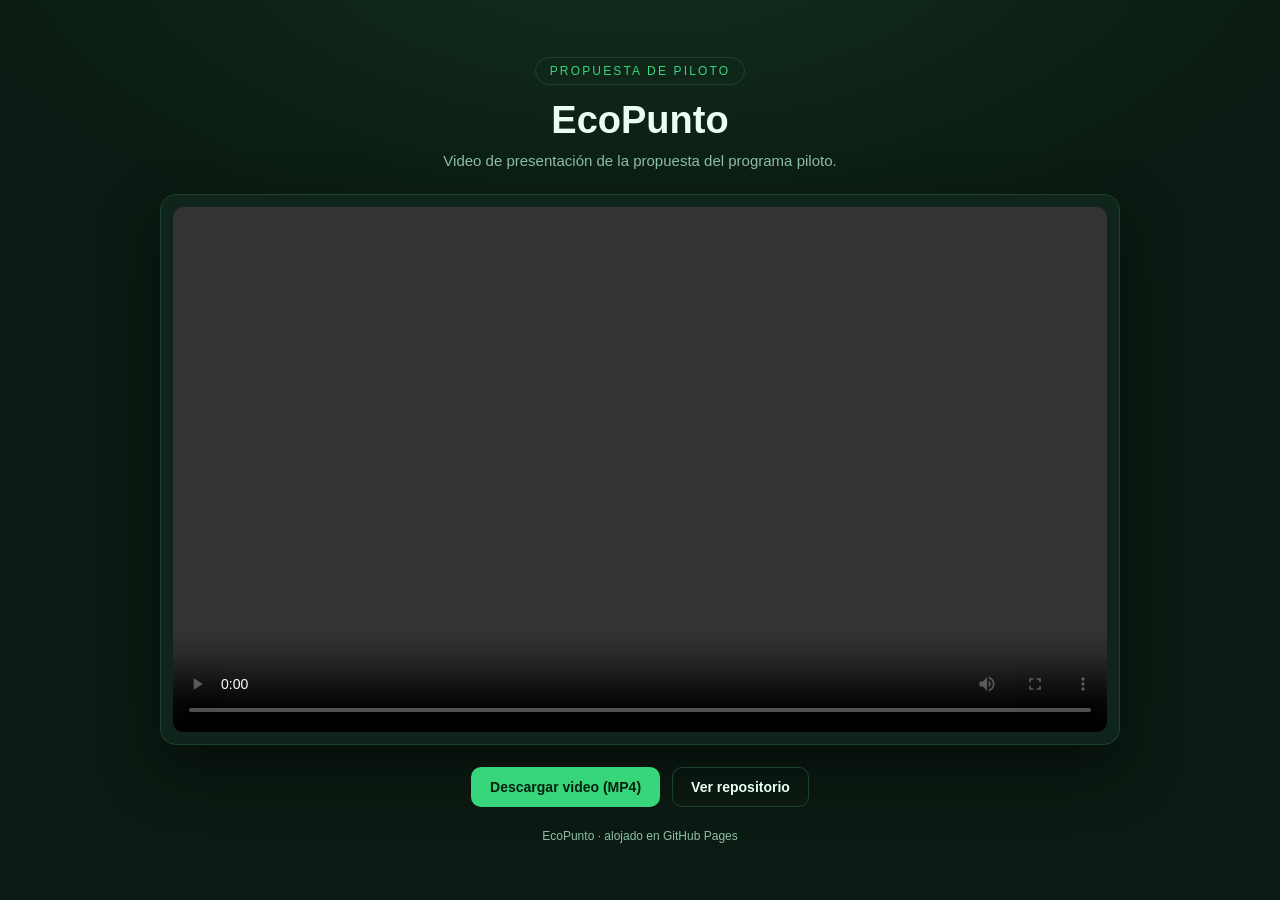
==== index.html @ 26e95dab "EcoPunto: video de propuesta del piloto + página de reproducción Co-Authored-By: Claude Sonnet 5 <no" ====
<!DOCTYPE html>
<html lang="es">
<head>
<meta charset="UTF-8" />
<meta name="viewport" content="width=device-width, initial-scale=1" />
<title>EcoPunto · Propuesta de Piloto</title>
<meta property="og:title" content="EcoPunto — Propuesta de Piloto" />
<meta property="og:description" content="Video de la propuesta del programa piloto EcoPunto." />
<meta property="og:type" content="video.other" />
<meta property="og:video" content="https://miguelin777.github.io/ecopunto-piloto/ecopunto-piloto-propuesta.mp4" />
<style>
  :root{
    --bg:#0b1a12;
    --panel:#0f241a;
    --line:#1e4232;
    --text:#eafff3;
    --muted:#8fbfa8;
    --accent:#37d67a;
  }
  *{box-sizing:border-box}
  html,body{margin:0;padding:0}
  body{
    min-height:100vh;
    background:radial-gradient(1200px 600px at 50% -10%, #12301f 0%, var(--bg) 60%);
    color:var(--text);
    font-family:-apple-system,BlinkMacSystemFont,"Segoe UI",Roboto,Helvetica,Arial,sans-serif;
    display:flex;
    flex-direction:column;
    align-items:center;
    justify-content:center;
    padding:32px 20px;
    gap:22px;
  }
  header{text-align:center;max-width:760px}
  .kicker{
    display:inline-block;
    font-size:12px;
    letter-spacing:.18em;
    text-transform:uppercase;
    color:var(--accent);
    border:1px solid var(--line);
    border-radius:999px;
    padding:6px 14px;
    margin-bottom:14px;
  }
  h1{font-size:clamp(24px,4vw,38px);margin:0 0 8px;font-weight:700}
  p.sub{margin:0;color:var(--muted);font-size:15px;line-height:1.5}
  .frame{
    width:min(960px,100%);
    background:var(--panel);
    border:1px solid var(--line);
    border-radius:16px;
    padding:12px;
    box-shadow:0 24px 60px rgba(0,0,0,.45);
  }
  video{
    width:100%;
    display:block;
    border-radius:10px;
    background:#000;
    aspect-ratio:16/9;
  }
  .actions{display:flex;gap:12px;flex-wrap:wrap;justify-content:center}
  a.btn{
    text-decoration:none;
    font-size:14px;
    font-weight:600;
    padding:11px 18px;
    border-radius:10px;
    border:1px solid var(--line);
    color:var(--text);
    transition:transform .12s ease, background .12s ease;
  }
  a.btn:hover{transform:translateY(-1px)}
  a.btn.primary{background:var(--accent);color:#06210f;border-color:transparent}
  footer{color:var(--muted);font-size:12px;text-align:center}
</style>
</head>
<body>
  <header>
    <span class="kicker">Propuesta de Piloto</span>
    <h1>EcoPunto</h1>
    <p class="sub">Video de presentación de la propuesta del programa piloto.</p>
  </header>

  <div class="frame">
    <video controls preload="metadata" playsinline>
      <source src="ecopunto-piloto-propuesta.mp4" type="video/mp4" />
      Tu navegador no puede reproducir este video.
      <a href="ecopunto-piloto-propuesta.mp4">Descárgalo aquí</a>.
    </video>
  </div>

  <div class="actions">
    <a class="btn primary" href="ecopunto-piloto-propuesta.mp4" download>Descargar video (MP4)</a>
    <a class="btn" href="https://github.com/miguelin777/ecopunto-piloto">Ver repositorio</a>
  </div>

  <footer>EcoPunto · alojado en GitHub Pages</footer>
</body>
</html>
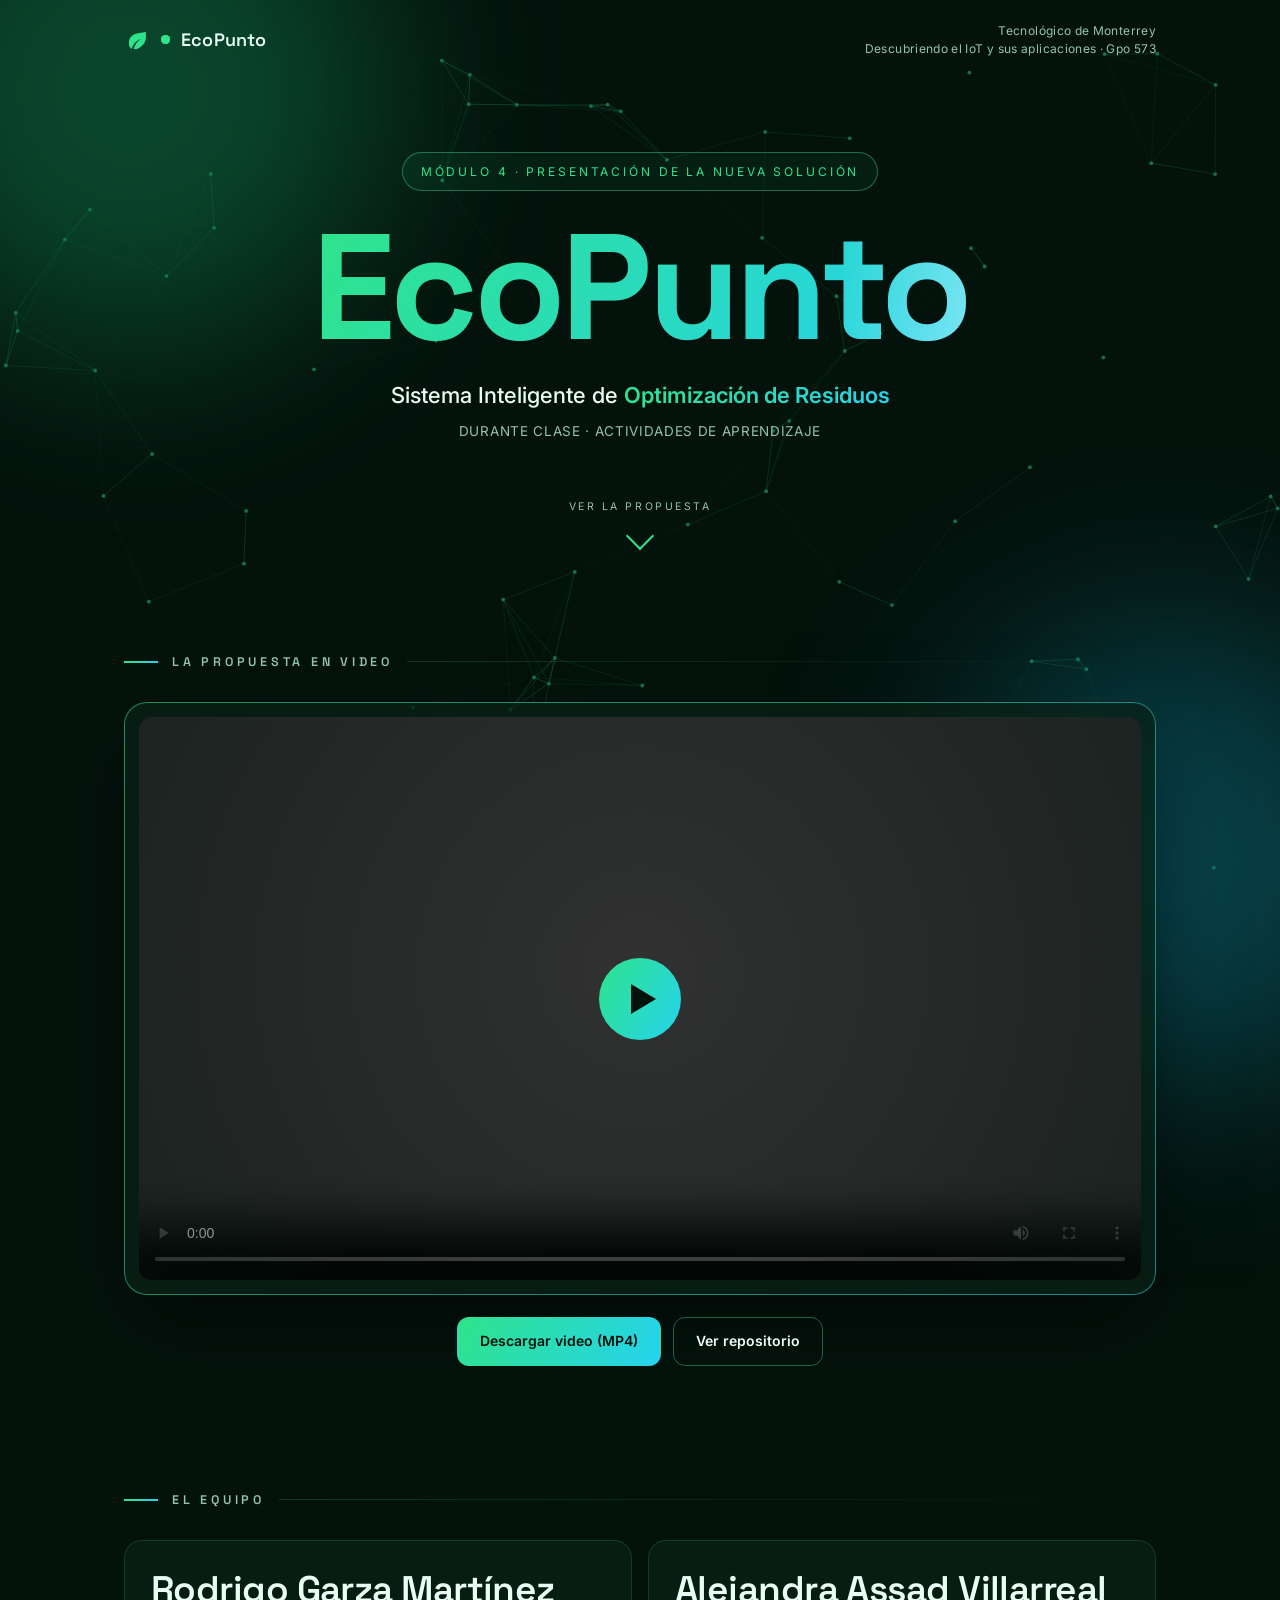
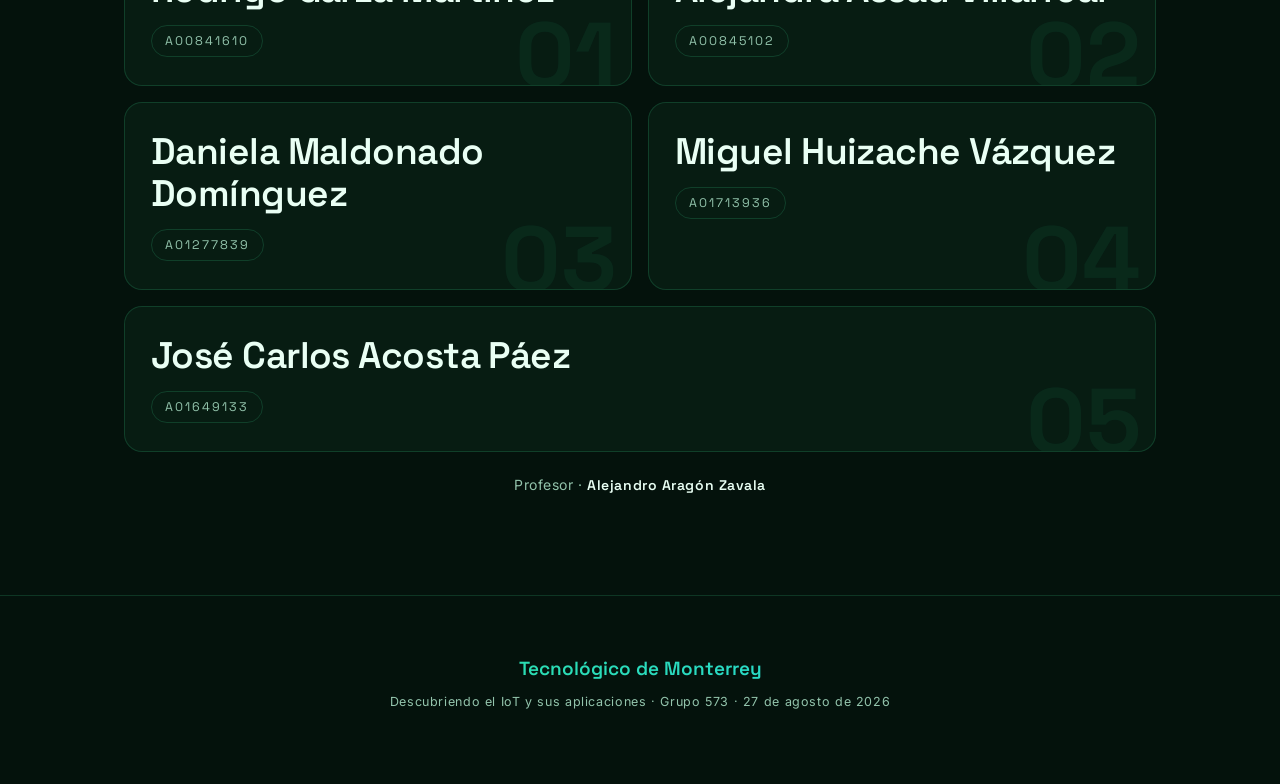
==== commit 61480382: "Rediseño de la página: hero con red IoT animada, nombres grandes, tema eco + animaciones Co-Authored" ====
--- a/index.html
+++ b/index.html
@@ -3,99 +3,323 @@
 <head>
 <meta charset="UTF-8" />
 <meta name="viewport" content="width=device-width, initial-scale=1" />
-<title>EcoPunto · Propuesta de Piloto</title>
-<meta property="og:title" content="EcoPunto — Propuesta de Piloto" />
-<meta property="og:description" content="Video de la propuesta del programa piloto EcoPunto." />
+<title>EcoPunto · Presentación de la nueva solución</title>
+<meta name="description" content="EcoPunto — Sistema Inteligente de Optimización de Residuos. Módulo 4 · Descubriendo el IoT y sus aplicaciones · Tecnológico de Monterrey." />
+<meta property="og:title" content="EcoPunto — Presentación de la nueva solución" />
+<meta property="og:description" content="Sistema Inteligente de Optimización de Residuos · Módulo 4 · Descubriendo el IoT y sus aplicaciones" />
 <meta property="og:type" content="video.other" />
 <meta property="og:video" content="https://miguelin777.github.io/ecopunto-piloto/ecopunto-piloto-propuesta.mp4" />
+<link rel="preconnect" href="https://fonts.googleapis.com" />
+<link rel="preconnect" href="https://fonts.gstatic.com" crossorigin />
+<link href="https://fonts.googleapis.com/css2?family=Space+Grotesk:wght@400;500;600;700&family=Inter:wght@400;500;600&display=swap" rel="stylesheet" />
 <style>
   :root{
-    --bg:#0b1a12;
-    --panel:#0f241a;
-    --line:#1e4232;
-    --text:#eafff3;
-    --muted:#8fbfa8;
-    --accent:#37d67a;
-  }
-  *{box-sizing:border-box}
-  html,body{margin:0;padding:0}
+    --bg:#04120c;
+    --panel:rgba(9,32,22,.72);
+    --line:rgba(64,220,150,.18);
+    --line-strong:rgba(64,220,150,.42);
+    --text:#e9fff4;
+    --muted:#93c4ac;
+    --green:#2fe38a;
+    --cyan:#25d3ee;
+    --grad:linear-gradient(120deg,#2fe38a 0%,#25d3ee 100%);
+    --shadow:0 30px 80px -22px rgba(0,0,0,.72);
+  }
+  *{box-sizing:border-box;margin:0;padding:0}
+  html{scroll-behavior:smooth}
   body{
-    min-height:100vh;
-    background:radial-gradient(1200px 600px at 50% -10%, #12301f 0%, var(--bg) 60%);
+    background:var(--bg);
     color:var(--text);
-    font-family:-apple-system,BlinkMacSystemFont,"Segoe UI",Roboto,Helvetica,Arial,sans-serif;
-    display:flex;
-    flex-direction:column;
-    align-items:center;
-    justify-content:center;
-    padding:32px 20px;
-    gap:22px;
-  }
-  header{text-align:center;max-width:760px}
+    font-family:"Inter",system-ui,-apple-system,"Segoe UI",Roboto,sans-serif;
+    line-height:1.6;
+    overflow-x:hidden;
+    -webkit-font-smoothing:antialiased;
+  }
+
+  /* ---- animated backdrop ---- */
+  #net{position:fixed;inset:0;z-index:0;display:block;opacity:.5}
+  .glow{position:fixed;z-index:0;border-radius:50%;filter:blur(95px);opacity:.5;pointer-events:none}
+  .glow.g1{width:520px;height:520px;background:#0f7a4d;top:-170px;left:-130px;animation:float1 17s ease-in-out infinite}
+  .glow.g2{width:460px;height:460px;background:#0c6f86;bottom:-190px;right:-120px;animation:float2 21s ease-in-out infinite}
+  @keyframes float1{50%{transform:translate(120px,90px) scale(1.12)}}
+  @keyframes float2{50%{transform:translate(-110px,-60px) scale(1.08)}}
+
+  #bar{position:fixed;top:0;left:0;height:3px;width:0;background:var(--grad);z-index:60;box-shadow:0 0 16px rgba(47,227,138,.7);transition:width .1s linear}
+
+  .wrap{position:relative;z-index:2;max-width:1080px;margin:0 auto;padding:0 24px}
+
+  /* ---- top bar ---- */
+  header.top{
+    position:relative;z-index:3;display:flex;justify-content:space-between;align-items:center;gap:18px;
+    max-width:1080px;margin:0 auto;padding:22px 24px;
+  }
+  .mark{display:flex;align-items:center;gap:11px;font-family:"Space Grotesk",sans-serif;font-weight:600;font-size:18px;letter-spacing:.01em}
+  .mark svg{width:26px;height:26px;flex:none}
+  .mark .dot{position:relative;width:9px;height:9px;border-radius:50%;background:var(--green)}
+  .mark .dot::after{content:"";position:absolute;inset:0;border-radius:50%;background:var(--green);animation:ping 2.6s cubic-bezier(0,0,.2,1) infinite}
+  @keyframes ping{0%{transform:scale(1);opacity:.7}80%,100%{transform:scale(3.6);opacity:0}}
+  .top .inst{font-size:12px;color:var(--muted);text-align:right;letter-spacing:.03em;line-height:1.5}
+
+  /* ---- hero ---- */
+  .hero{padding:72px 0 44px;text-align:center}
   .kicker{
-    display:inline-block;
-    font-size:12px;
-    letter-spacing:.18em;
-    text-transform:uppercase;
-    color:var(--accent);
-    border:1px solid var(--line);
-    border-radius:999px;
-    padding:6px 14px;
-    margin-bottom:14px;
-  }
-  h1{font-size:clamp(24px,4vw,38px);margin:0 0 8px;font-weight:700}
-  p.sub{margin:0;color:var(--muted);font-size:15px;line-height:1.5}
-  .frame{
-    width:min(960px,100%);
-    background:var(--panel);
-    border:1px solid var(--line);
-    border-radius:16px;
-    padding:12px;
-    box-shadow:0 24px 60px rgba(0,0,0,.45);
-  }
-  video{
-    width:100%;
-    display:block;
-    border-radius:10px;
-    background:#000;
-    aspect-ratio:16/9;
-  }
-  .actions{display:flex;gap:12px;flex-wrap:wrap;justify-content:center}
-  a.btn{
-    text-decoration:none;
-    font-size:14px;
-    font-weight:600;
-    padding:11px 18px;
-    border-radius:10px;
-    border:1px solid var(--line);
-    color:var(--text);
-    transition:transform .12s ease, background .12s ease;
-  }
-  a.btn:hover{transform:translateY(-1px)}
-  a.btn.primary{background:var(--accent);color:#06210f;border-color:transparent}
-  footer{color:var(--muted);font-size:12px;text-align:center}
+    display:inline-flex;align-items:center;gap:10px;font-size:12px;letter-spacing:.24em;text-transform:uppercase;
+    color:var(--green);border:1px solid var(--line-strong);border-radius:999px;padding:9px 18px;margin-bottom:26px;
+    background:rgba(47,227,138,.06);
+  }
+  h1.title{
+    font-family:"Space Grotesk",sans-serif;font-weight:700;font-size:clamp(58px,14vw,150px);line-height:.94;letter-spacing:-.03em;
+    background:var(--grad);-webkit-background-clip:text;background-clip:text;color:transparent;position:relative;display:inline-block;
+  }
+  h1.title::after{
+    content:attr(data-text);position:absolute;left:0;top:0;
+    background:linear-gradient(100deg,transparent 32%,rgba(255,255,255,.8) 50%,transparent 68%);
+    -webkit-background-clip:text;background-clip:text;color:transparent;
+    background-size:250% 100%;animation:sheen 6.5s ease-in-out infinite;
+  }
+  @keyframes sheen{0%,55%{background-position:150% 0}100%{background-position:-150% 0}}
+  .tag{margin-top:20px;font-size:clamp(16px,2.4vw,22px);font-weight:500}
+  .tag b{background:var(--grad);-webkit-background-clip:text;background-clip:text;color:transparent;font-weight:600}
+  .sub{margin-top:8px;color:var(--muted);font-size:13.5px;letter-spacing:.05em;text-transform:uppercase}
+  .cue{margin-top:56px;display:inline-flex;flex-direction:column;align-items:center;gap:10px;color:var(--muted);font-size:10.5px;letter-spacing:.24em;text-transform:uppercase}
+  .cue .arrow{width:20px;height:20px;border-right:2px solid var(--green);border-bottom:2px solid var(--green);transform:rotate(45deg);animation:bob 1.9s ease-in-out infinite}
+  @keyframes bob{50%{transform:rotate(45deg) translate(4px,4px)}}
+
+  section{padding:62px 0;position:relative;z-index:2}
+  .label{display:flex;align-items:center;gap:14px;margin-bottom:30px;font-family:"Space Grotesk",sans-serif;font-weight:600;font-size:12.5px;letter-spacing:.3em;text-transform:uppercase;color:var(--muted)}
+  .label::before{content:"";width:34px;height:2px;background:var(--grad);flex:none}
+  .label::after{content:"";flex:1;height:1px;background:linear-gradient(90deg,var(--line),transparent)}
+
+  /* ---- video ---- */
+  .stage{position:relative;border-radius:22px;padding:14px;background:var(--panel);border:1px solid var(--line);box-shadow:var(--shadow)}
+  .stage::before{
+    content:"";position:absolute;inset:-1px;border-radius:23px;padding:1px;background:var(--grad);
+    -webkit-mask:linear-gradient(#000 0 0) content-box,linear-gradient(#000 0 0);-webkit-mask-composite:xor;
+    mask:linear-gradient(#000 0 0) content-box,linear-gradient(#000 0 0);mask-composite:exclude;opacity:.5;pointer-events:none;
+  }
+  .stage video{display:block;width:100%;border-radius:13px;background:#000;aspect-ratio:16/9}
+  .playbtn{
+    position:absolute;inset:14px;display:flex;align-items:center;justify-content:center;border-radius:13px;cursor:pointer;
+    background:radial-gradient(circle at 50% 45%,rgba(4,18,12,.05),rgba(4,18,12,.5));transition:opacity .45s ease;
+  }
+  .playbtn.hidden{opacity:0;pointer-events:none}
+  .playbtn i{
+    width:82px;height:82px;border-radius:50%;background:var(--grad);display:flex;align-items:center;justify-content:center;
+    animation:ring 2.8s ease-out infinite;
+  }
+  @keyframes ring{0%{box-shadow:0 0 0 0 rgba(47,227,138,.45)}70%{box-shadow:0 0 0 32px rgba(47,227,138,0)}100%{box-shadow:0 0 0 0 rgba(47,227,138,0)}}
+  .playbtn i::before{content:"";border-style:solid;border-width:15px 0 15px 25px;border-color:transparent transparent transparent #04120c;margin-left:6px}
+  .actions{display:flex;gap:12px;flex-wrap:wrap;justify-content:center;margin-top:22px}
+  .btn{
+    text-decoration:none;font-weight:600;font-size:14px;padding:12px 22px;border-radius:12px;border:1px solid var(--line-strong);
+    color:var(--text);display:inline-flex;align-items:center;gap:9px;transition:transform .16s ease,border-color .16s ease,background .16s ease;
+  }
+  .btn:hover{transform:translateY(-2px);border-color:var(--green)}
+  .btn.primary{background:var(--grad);color:#04120c;border-color:transparent}
+
+  /* ---- team ---- */
+  .team{display:grid;grid-template-columns:repeat(2,1fr);gap:16px}
+  .member{
+    position:relative;padding:28px 26px;border-radius:18px;background:var(--panel);border:1px solid var(--line);
+    overflow:hidden;transition:transform .28s cubic-bezier(.2,.7,.2,1),border-color .28s ease;
+  }
+  .member:nth-child(5){grid-column:1 / -1}
+  .member::after{content:"";position:absolute;left:0;top:0;height:100%;width:3px;background:var(--grad);transform:scaleY(0);transform-origin:top;transition:transform .38s ease}
+  .member:hover{transform:translateY(-5px);border-color:var(--line-strong)}
+  .member:hover::after{transform:scaleY(1)}
+  .member .num{position:absolute;right:14px;bottom:-16px;font-family:"Space Grotesk",sans-serif;font-weight:700;font-size:92px;line-height:1;color:rgba(47,227,138,.07)}
+  .member .name{
+    position:relative;font-family:"Space Grotesk",sans-serif;font-weight:600;font-size:clamp(24px,3.6vw,37px);
+    letter-spacing:-.015em;line-height:1.14;
+  }
+  .member:hover .name{background:var(--grad);-webkit-background-clip:text;background-clip:text;color:transparent}
+  .member .mat{
+    position:relative;margin-top:14px;display:inline-block;font-family:"Space Grotesk",sans-serif;font-size:12.5px;
+    letter-spacing:.16em;color:var(--muted);border:1px solid var(--line);border-radius:999px;padding:5px 13px;
+  }
+  .prof{margin-top:22px;text-align:center;color:var(--muted);font-size:14px;letter-spacing:.04em}
+  .prof b{color:var(--text);font-family:"Space Grotesk",sans-serif;font-weight:600}
+
+  /* ---- footer ---- */
+  footer{position:relative;z-index:2;text-align:center;padding:58px 24px 72px;border-top:1px solid var(--line);margin-top:36px}
+  footer .big{font-family:"Space Grotesk",sans-serif;font-weight:600;font-size:19px;background:var(--grad);-webkit-background-clip:text;background-clip:text;color:transparent}
+  footer .meta{margin-top:8px;color:var(--muted);font-size:12.5px;letter-spacing:.05em}
+
+  /* ---- entrance animation ----
+     Content is VISIBLE by default. The fade-up is a pure-CSS enhancement that
+     only engages when the user has no reduced-motion preference, so the page can
+     never get stuck blank if animations don't run. */
+  @keyframes rise{from{opacity:0;transform:translateY(26px)}to{opacity:1;transform:none}}
+  @media (prefers-reduced-motion:no-preference){
+    .reveal{opacity:0;animation:rise .8s cubic-bezier(.2,.7,.2,1) both}
+    .hero .kicker{animation-delay:.05s}
+    .hero .title{animation-delay:.12s;animation-duration:.9s}
+    .hero .tag{animation-delay:.24s}
+    .hero .sub{animation-delay:.34s}
+    .hero .cue{animation-delay:.5s}
+    #video .label{animation-delay:.1s}
+    #video .stage{animation-delay:.18s}
+    #video .actions{animation-delay:.28s}
+    #equipo .label{animation-delay:.1s}
+    .team .member:nth-child(1){animation-delay:.12s}
+    .team .member:nth-child(2){animation-delay:.19s}
+    .team .member:nth-child(3){animation-delay:.26s}
+    .team .member:nth-child(4){animation-delay:.33s}
+    .team .member:nth-child(5){animation-delay:.4s}
+    #equipo .prof{animation-delay:.48s}
+  }
+
+  @media (max-width:720px){
+    .team{grid-template-columns:1fr}
+    .member:nth-child(5){grid-column:auto}
+    header.top .inst{display:none}
+    .hero{padding:52px 0 34px}
+    .kicker{border:none;background:none;padding:0;font-size:11px;letter-spacing:.16em;line-height:1.7;margin-bottom:22px}
+    .member .num{font-size:74px}
+    section{padding:52px 0}
+  }
+  @media (max-width:420px){
+    .member .name{font-size:22px}
+  }
+  @media (prefers-reduced-motion:reduce){
+    #net{display:none}
+  }
 </style>
 </head>
 <body>
-  <header>
-    <span class="kicker">Propuesta de Piloto</span>
-    <h1>EcoPunto</h1>
-    <p class="sub">Video de presentación de la propuesta del programa piloto.</p>
-  </header>
-
-  <div class="frame">
-    <video controls preload="metadata" playsinline>
-      <source src="ecopunto-piloto-propuesta.mp4" type="video/mp4" />
-      Tu navegador no puede reproducir este video.
-      <a href="ecopunto-piloto-propuesta.mp4">Descárgalo aquí</a>.
-    </video>
+<div id="bar"></div>
+<canvas id="net"></canvas>
+<div class="glow g1"></div>
+<div class="glow g2"></div>
+
+<header class="top">
+  <div class="mark">
+    <svg viewBox="0 0 32 32" fill="none" aria-hidden="true">
+      <defs><linearGradient id="lg" x1="0" y1="0" x2="32" y2="32">
+        <stop offset="0" stop-color="#2fe38a"/><stop offset="1" stop-color="#25d3ee"/>
+      </linearGradient></defs>
+      <path d="M16 27c7-3 11-8 11-15V6l-6 1C11 8 6 12 6 20c0 3 1 5 3 7 2-6 6-10 12-13-5 4-8 8-9 13Z" fill="url(#lg)"/>
+    </svg>
+    <span class="dot"></span> EcoPunto
   </div>
-
-  <div class="actions">
-    <a class="btn primary" href="ecopunto-piloto-propuesta.mp4" download>Descargar video (MP4)</a>
-    <a class="btn" href="https://github.com/miguelin777/ecopunto-piloto">Ver repositorio</a>
-  </div>
-
-  <footer>EcoPunto · alojado en GitHub Pages</footer>
+  <div class="inst">Tecnológico de Monterrey<br />Descubriendo el IoT y sus aplicaciones · Gpo 573</div>
+</header>
+
+<div class="wrap">
+  <section class="hero">
+    <div class="kicker reveal">Módulo 4 · Presentación de la nueva solución</div>
+    <h1 class="title reveal" data-text="EcoPunto">EcoPunto</h1>
+    <p class="tag reveal">Sistema Inteligente de <b>Optimización de Residuos</b></p>
+    <p class="sub reveal">Durante clase · Actividades de aprendizaje</p>
+    <div class="cue reveal">Ver la propuesta <span class="arrow"></span></div>
+  </section>
+
+  <section id="video">
+    <div class="label reveal">La propuesta en video</div>
+    <div class="stage reveal">
+      <video id="v" controls preload="metadata" playsinline>
+        <source src="ecopunto-piloto-propuesta.mp4#t=0.1" type="video/mp4" />
+        Tu navegador no puede reproducir el video.
+        <a href="ecopunto-piloto-propuesta.mp4">Descárgalo aquí</a>.
+      </video>
+      <div class="playbtn" id="pb" role="button" aria-label="Reproducir video"><i></i></div>
+    </div>
+    <div class="actions reveal">
+      <a class="btn primary" href="ecopunto-piloto-propuesta.mp4" download>Descargar video (MP4)</a>
+      <a class="btn" href="https://github.com/miguelin777/ecopunto-piloto" target="_blank" rel="noopener">Ver repositorio</a>
+    </div>
+  </section>
+
+  <section id="equipo">
+    <div class="label reveal">El equipo</div>
+    <div class="team">
+      <div class="member reveal"><span class="num">01</span><div class="name">Rodrigo Garza Martínez</div><span class="mat">A00841610</span></div>
+      <div class="member reveal"><span class="num">02</span><div class="name">Alejandra Assad Villarreal</div><span class="mat">A00845102</span></div>
+      <div class="member reveal"><span class="num">03</span><div class="name">Daniela Maldonado Domínguez</div><span class="mat">A01277839</span></div>
+      <div class="member reveal"><span class="num">04</span><div class="name">Miguel Huizache Vázquez</div><span class="mat">A01713936</span></div>
+      <div class="member reveal"><span class="num">05</span><div class="name">José Carlos Acosta Páez</div><span class="mat">A01649133</span></div>
+    </div>
+    <p class="prof reveal">Profesor · <b>Alejandro Aragón Zavala</b></p>
+  </section>
+</div>
+
+<footer>
+  <div class="big">Tecnológico de Monterrey</div>
+  <div class="meta">Descubriendo el IoT y sus aplicaciones · Grupo 573 · 27 de agosto de 2026</div>
+</footer>
+
+<script>
+  (function(){
+    var rm = matchMedia('(prefers-reduced-motion:reduce)').matches;
+
+    /* scroll progress */
+    var bar = document.getElementById('bar');
+    addEventListener('scroll', function(){
+      var d = document.documentElement;
+      var p = d.scrollTop / (d.scrollHeight - d.clientHeight || 1);
+      bar.style.width = (p * 100) + '%';
+    }, {passive:true});
+
+    /* custom play button */
+    var v = document.getElementById('v'), pb = document.getElementById('pb');
+    pb.addEventListener('click', function(){ v.play(); });
+    v.addEventListener('play', function(){ pb.classList.add('hidden'); });
+    v.addEventListener('pause', function(){ if(v.currentTime === 0 || v.ended) pb.classList.remove('hidden'); });
+
+    /* ---- IoT network canvas ---- */
+    if(rm) return;
+    var c = document.getElementById('net'), x = c.getContext('2d');
+    var w, h, dpr, nodes, raf, mouse = {x:-9999, y:-9999};
+
+    function size(){
+      dpr = Math.min(devicePixelRatio || 1, 2);
+      w = c.width = innerWidth * dpr;
+      h = c.height = innerHeight * dpr;
+      c.style.width = innerWidth + 'px';
+      c.style.height = innerHeight + 'px';
+      var n = innerWidth < 720 ? 34 : innerWidth < 1100 ? 54 : 76;
+      nodes = [];
+      for(var i=0;i<n;i++) nodes.push({
+        x:Math.random()*w, y:Math.random()*h,
+        vx:(Math.random()-.5)*.22*dpr, vy:(Math.random()-.5)*.22*dpr
+      });
+    }
+    function tick(){
+      x.clearRect(0,0,w,h);
+      var R = 150 * dpr, i, j;
+      for(i=0;i<nodes.length;i++){
+        var n = nodes[i];
+        n.x += n.vx; n.y += n.vy;
+        if(n.x < 0 || n.x > w) n.vx *= -1;
+        if(n.y < 0 || n.y > h) n.vy *= -1;
+      }
+      for(i=0;i<nodes.length;i++){
+        var a = nodes[i];
+        for(j=i+1;j<nodes.length;j++){
+          var b = nodes[j];
+          var dx = a.x-b.x, dy = a.y-b.y, d = Math.sqrt(dx*dx+dy*dy);
+          if(d < R){
+            var o = (1 - d/R) * .5;
+            x.strokeStyle = 'rgba(47,227,138,' + o + ')';
+            x.lineWidth = dpr;
+            x.beginPath(); x.moveTo(a.x,a.y); x.lineTo(b.x,b.y); x.stroke();
+          }
+        }
+        var mdx = a.x-mouse.x, mdy = a.y-mouse.y;
+        var near = (mdx*mdx + mdy*mdy) < (130*dpr)*(130*dpr);
+        x.fillStyle = near ? '#25d3ee' : 'rgba(47,227,138,.9)';
+        x.beginPath(); x.arc(a.x, a.y, (near ? 3.2 : 1.9) * dpr, 0, 7); x.fill();
+      }
+      raf = requestAnimationFrame(tick);
+    }
+    size(); tick();
+    addEventListener('resize', function(){ cancelAnimationFrame(raf); size(); tick(); });
+    addEventListener('mousemove', function(e){ mouse.x = e.clientX * dpr; mouse.y = e.clientY * dpr; });
+    addEventListener('mouseout', function(){ mouse.x = mouse.y = -9999; });
+    document.addEventListener('visibilitychange', function(){
+      if(document.hidden) cancelAnimationFrame(raf); else tick();
+    });
+  })();
+</script>
 </body>
 </html>
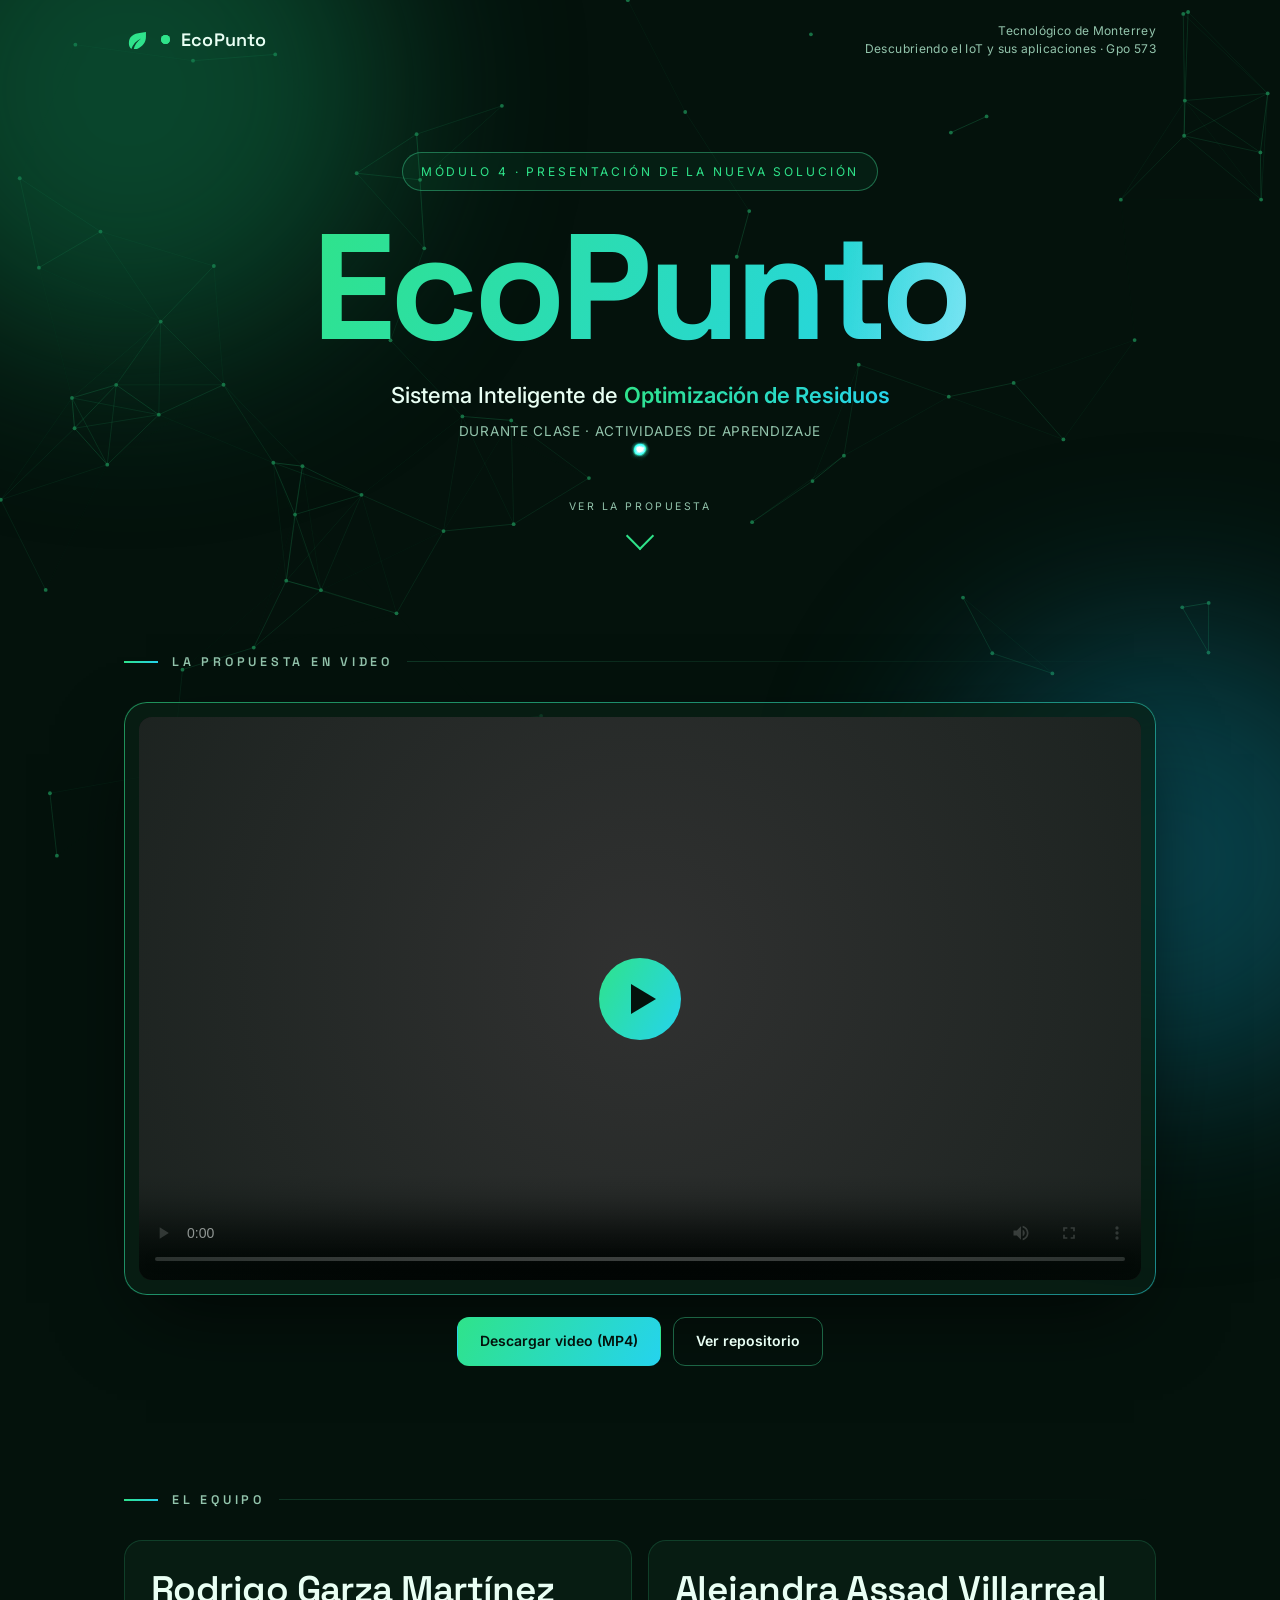
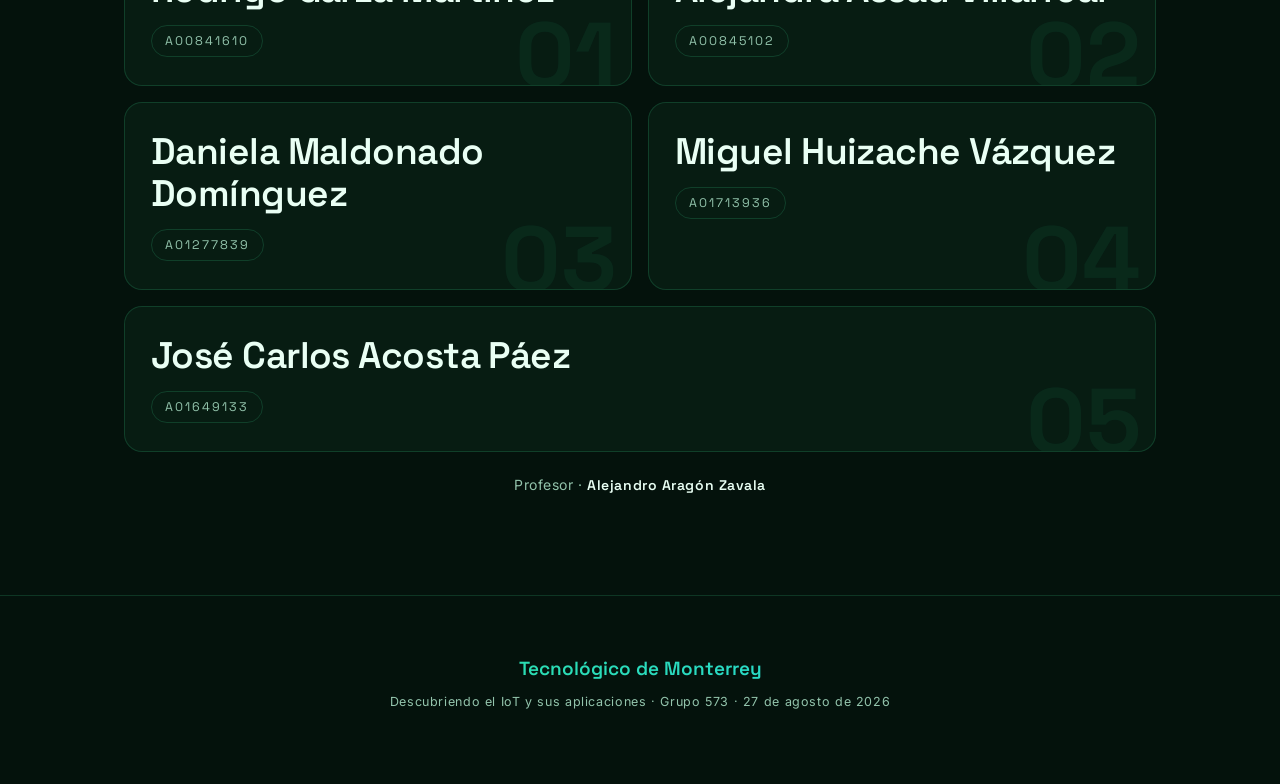
==== commit acb1743b: "Cursor cometa: cabeza con estela de partículas verde/cian y anillo al pasar sobre elementos Co-Autho" ====
--- a/index.html
+++ b/index.html
@@ -184,6 +184,31 @@
   @media (prefers-reduced-motion:reduce){
     #net{display:none}
   }
+
+  /* ---- comet cursor (pointers with a fine device only) ---- */
+  #comet,#cometTrail{position:fixed;left:0;top:0;pointer-events:none;z-index:9999}
+  #comet{width:0;height:0;opacity:0;transition:opacity .3s ease}
+  #comet i{
+    position:absolute;left:0;top:0;display:block;width:15px;height:15px;margin:-7.5px 0 0 -7.5px;border-radius:50%;
+    background:radial-gradient(circle at 50% 50%,#ffffff 0%,#8affce 38%,rgba(47,227,138,0) 74%);
+    box-shadow:0 0 12px 3px rgba(47,227,138,.6),0 0 34px 10px rgba(37,211,238,.28);
+    transition:transform .22s cubic-bezier(.2,.7,.2,1),background .22s ease,box-shadow .22s ease;
+  }
+  #comet.hot i{
+    transform:scale(2.9);
+    background:radial-gradient(circle at 50% 50%,rgba(255,255,255,.10) 0%,rgba(138,255,206,.14) 46%,rgba(37,211,238,0) 74%);
+    box-shadow:0 0 0 1.6px rgba(138,255,206,.9),0 0 22px 6px rgba(47,227,138,.4);
+  }
+  #comet.click i{transform:scale(.55)}
+  #cometTrail{width:100vw;height:100vh}
+  @media (pointer:fine) and (hover:hover){
+    html.comet body{cursor:none}
+    html.comet a,html.comet button,html.comet .btn,html.comet [role="button"],html.comet .member,html.comet .cue{cursor:none}
+    html.comet video{cursor:auto}
+  }
+  @media (prefers-reduced-motion:reduce){
+    #cometTrail{display:none}
+  }
 </style>
 </head>
 <body>
@@ -191,6 +216,8 @@
 <canvas id="net"></canvas>
 <div class="glow g1"></div>
 <div class="glow g2"></div>
+<canvas id="cometTrail" aria-hidden="true"></canvas>
+<div id="comet" aria-hidden="true"><i></i></div>
 
 <header class="top">
   <div class="mark">
@@ -320,6 +347,98 @@
       if(document.hidden) cancelAnimationFrame(raf); else tick();
     });
   })();
+
+  /* ---- comet cursor ---- */
+  (function(){
+    if(!(matchMedia('(pointer:fine)').matches && matchMedia('(hover:hover)').matches)) return;
+    var reduce = matchMedia('(prefers-reduced-motion:reduce)').matches;
+    var root = document.documentElement;
+    var comet = document.getElementById('comet');
+    var cv = document.getElementById('cometTrail');
+    var cx = cv.getContext('2d');
+    root.classList.add('comet');
+
+    var dpr = Math.min(devicePixelRatio || 1, 2);
+    function resize(){
+      dpr = Math.min(devicePixelRatio || 1, 2);
+      cv.width = innerWidth * dpr; cv.height = innerHeight * dpr;
+      cv.style.width = innerWidth + 'px'; cv.style.height = innerHeight + 'px';
+    }
+    resize();
+    addEventListener('resize', resize);
+
+    var mx = innerWidth / 2, my = innerHeight / 2;
+    var hx = mx, hy = my, px = mx, py = my;
+    var parts = [], started = false, raf2;
+
+    addEventListener('mousemove', function(e){
+      mx = e.clientX; my = e.clientY;
+      if(!started){ started = true; hx = px = mx; hy = py = my; }
+      comet.style.opacity = '1';
+    }, {passive:true});
+    document.addEventListener('mouseleave', function(){ comet.style.opacity = '0'; });
+    document.addEventListener('mouseenter', function(){ comet.style.opacity = '1'; });
+    addEventListener('mousedown', function(){ comet.classList.add('click'); });
+    addEventListener('mouseup', function(){ comet.classList.remove('click'); });
+
+    var HOT = 'a,button,.btn,[role="button"],.member,.cue,#pb';
+    document.addEventListener('mouseover', function(e){
+      if(e.target.closest && e.target.closest(HOT)) comet.classList.add('hot');
+    });
+    document.addEventListener('mouseout', function(e){
+      var to = e.relatedTarget;
+      if(e.target.closest && e.target.closest(HOT) && !(to && to.closest && to.closest(HOT)))
+        comet.classList.remove('hot');
+    });
+
+    function frame(){
+      hx += (mx - hx) * 0.22;
+      hy += (my - hy) * 0.22;
+      var vx = hx - px, vy = hy - py;
+      px = hx; py = hy;
+      comet.style.transform = 'translate3d(' + hx + 'px,' + hy + 'px,0)';
+
+      if(!reduce){
+        var hot = comet.classList.contains('hot');
+        var speed = Math.sqrt(vx*vx + vy*vy);
+        var count = 1 + Math.min(3, Math.floor(speed / 6));
+        for(var i=0;i<count;i++){
+          var t = i / count;
+          parts.push({
+            x: (hx - vx * t) * dpr,
+            y: (hy - vy * t) * dpr,
+            vx: (-vx * 0.10 + (Math.random()-0.5) * 0.7) * dpr,
+            vy: (-vy * 0.10 + (Math.random()-0.5) * 0.7) * dpr,
+            life: 1,
+            r: (hot ? 2.7 : 1.9) * dpr * (0.7 + Math.random() * 0.6)
+          });
+        }
+        if(parts.length > 100) parts.splice(0, parts.length - 100);
+
+        cx.clearRect(0, 0, cv.width, cv.height);
+        cx.globalCompositeOperation = 'lighter';
+        for(var j=parts.length-1;j>=0;j--){
+          var p = parts[j];
+          p.x += p.vx; p.y += p.vy; p.life -= 0.045;
+          if(p.life <= 0){ parts.splice(j, 1); continue; }
+          var a = p.life, rad = p.r * 3.2;
+          var g = cx.createRadialGradient(p.x, p.y, 0, p.x, p.y, rad);
+          g.addColorStop(0, 'rgba(190,255,225,' + (a * 0.9) + ')');
+          g.addColorStop(0.4, 'rgba(47,227,138,' + (a * 0.5) + ')');
+          g.addColorStop(1, 'rgba(37,211,238,0)');
+          cx.fillStyle = g;
+          cx.beginPath(); cx.arc(p.x, p.y, rad, 0, 7); cx.fill();
+        }
+        cx.globalCompositeOperation = 'source-over';
+      }
+      raf2 = requestAnimationFrame(frame);
+    }
+    raf2 = requestAnimationFrame(frame);
+    document.addEventListener('visibilitychange', function(){
+      if(document.hidden){ cancelAnimationFrame(raf2); }
+      else { raf2 = requestAnimationFrame(frame); }
+    });
+  })();
 </script>
 </body>
 </html>
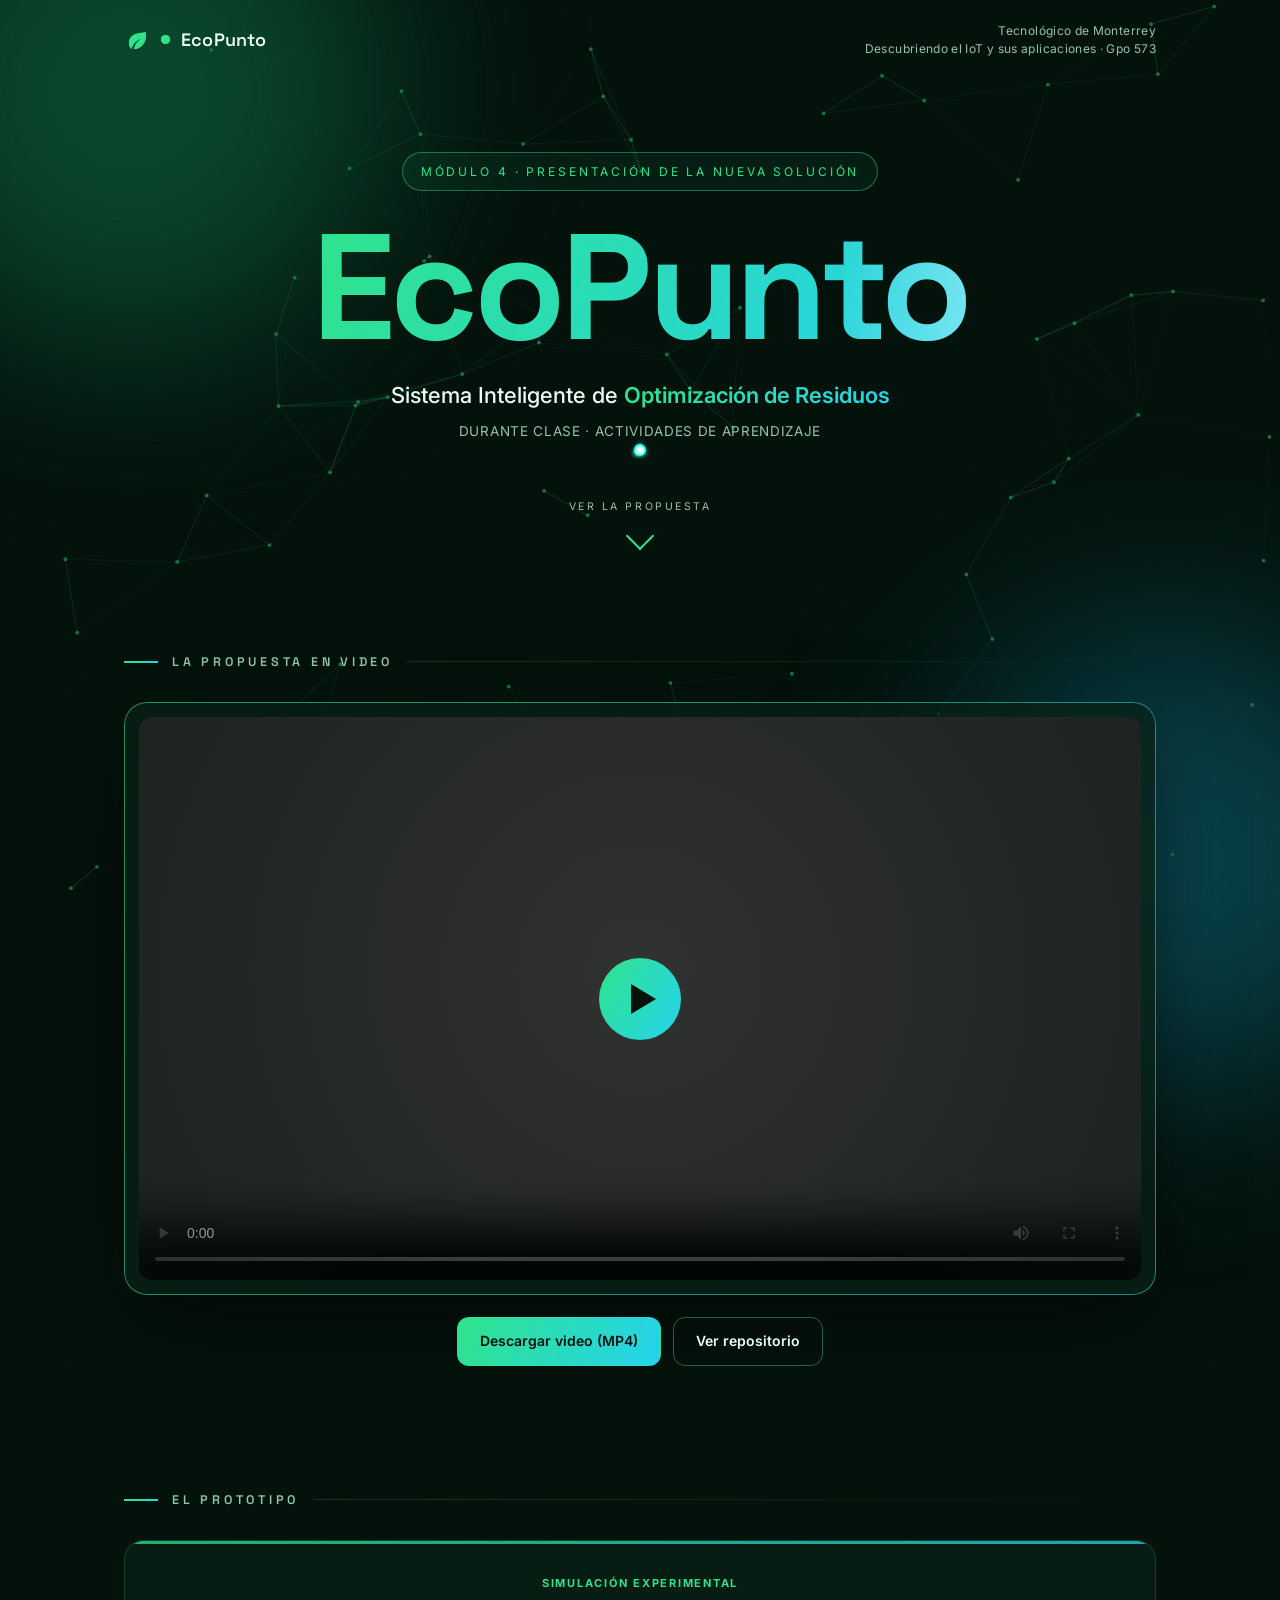
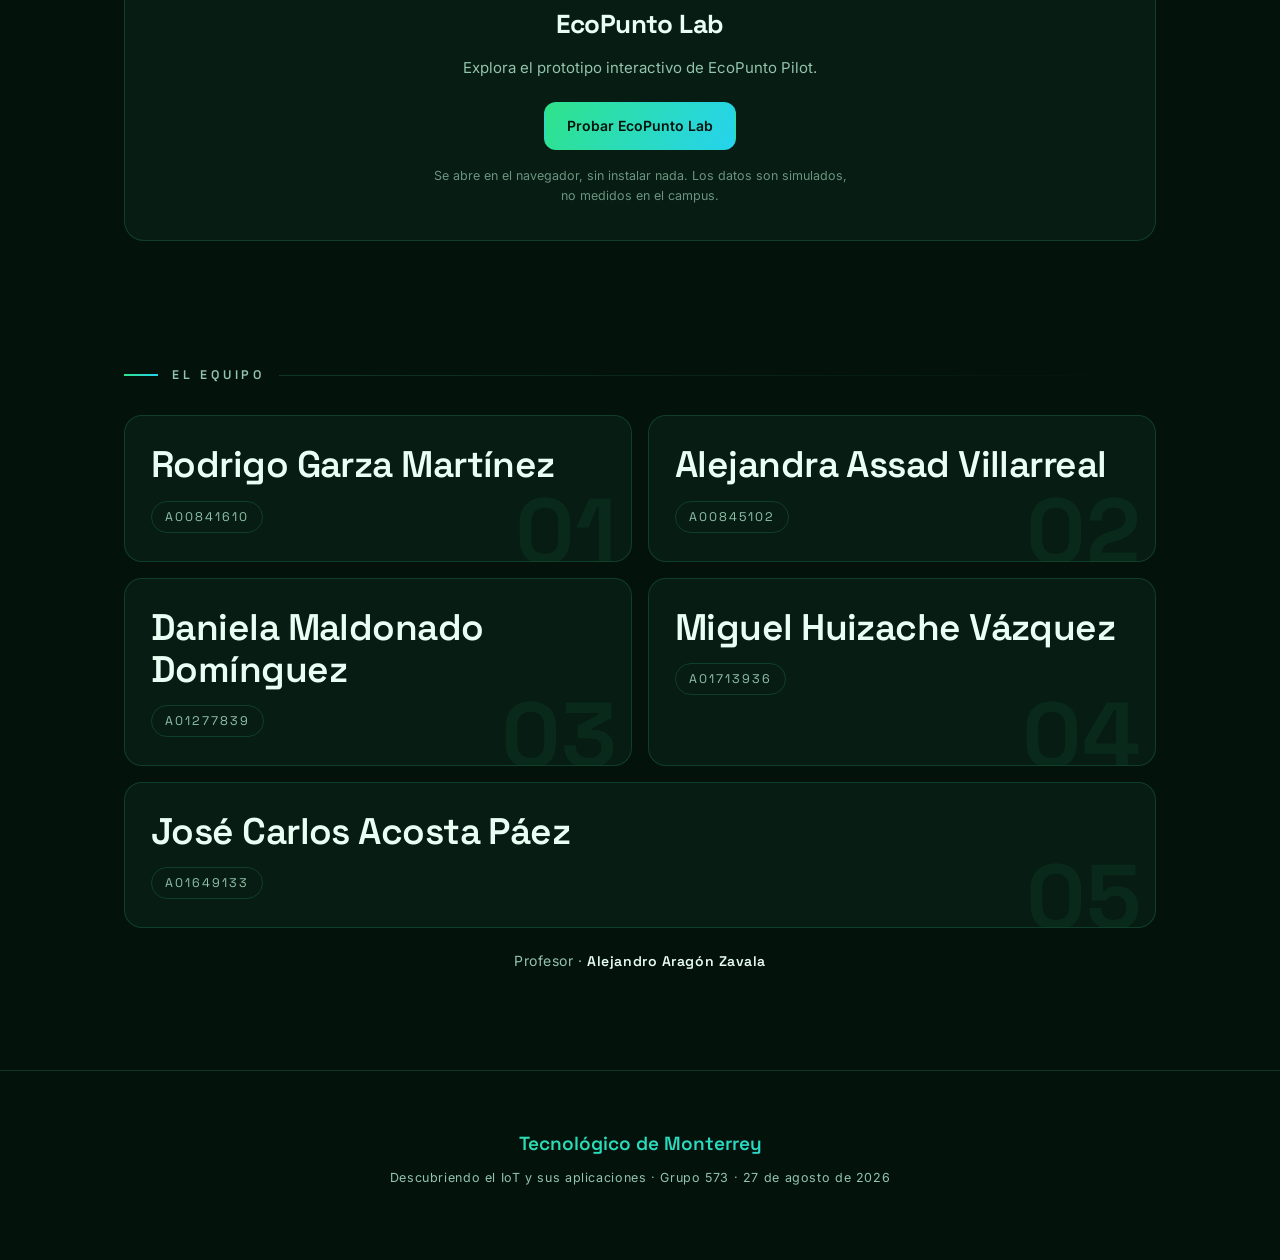
==== commit 03cf6fb6: "Landing: enlace al prototipo interactivo Una sección entre el video y el equipo, con la identidad qu" ====
--- a/index.html
+++ b/index.html
@@ -117,6 +117,20 @@
   .btn:hover{transform:translateY(-2px);border-color:var(--green)}
   .btn.primary{background:var(--grad);color:#04120c;border-color:transparent}
 
+  /* ---- prototipo ---- */
+  .proto{
+    position:relative;padding:34px 30px;border-radius:20px;background:var(--panel);border:1px solid var(--line);
+    text-align:center;overflow:hidden;
+  }
+  .proto::after{
+    content:"";position:absolute;left:0;top:0;width:100%;height:3px;background:var(--grad);opacity:.75;
+  }
+  .proto .tagx{font-size:11px;font-weight:700;letter-spacing:.16em;text-transform:uppercase;color:var(--green);margin-bottom:12px}
+  .proto h3{margin:0 0 10px;font-family:"Space Grotesk",sans-serif;font-size:26px;font-weight:700;letter-spacing:-.02em}
+  .proto p{margin:0 auto 22px;max-width:52ch;color:var(--muted);font-size:15px;line-height:1.6}
+  .proto .note{margin-top:16px;margin-bottom:0;font-size:12.5px;color:rgba(147,196,172,.72)}
+  @media (max-width:640px){ .proto{padding:26px 20px} .proto h3{font-size:22px} }
+
   /* ---- team ---- */
   .team{display:grid;grid-template-columns:repeat(2,1fr);gap:16px}
   .member{
@@ -254,6 +268,19 @@
     <div class="actions reveal">
       <a class="btn primary" href="ecopunto-piloto-propuesta.mp4" download>Descargar video (MP4)</a>
       <a class="btn" href="https://github.com/miguelin777/ecopunto-piloto" target="_blank" rel="noopener">Ver repositorio</a>
+    </div>
+  </section>
+
+  <section id="prototipo">
+    <div class="label reveal">El prototipo</div>
+    <div class="proto reveal">
+      <div class="tagx">Simulación experimental</div>
+      <h3>EcoPunto Lab</h3>
+      <p>Explora el prototipo interactivo de EcoPunto Pilot.</p>
+      <div class="actions">
+        <a class="btn primary" href="./lab/">Probar EcoPunto Lab</a>
+      </div>
+      <p class="note">Se abre en el navegador, sin instalar nada. Los datos son simulados, no medidos en el campus.</p>
     </div>
   </section>
 
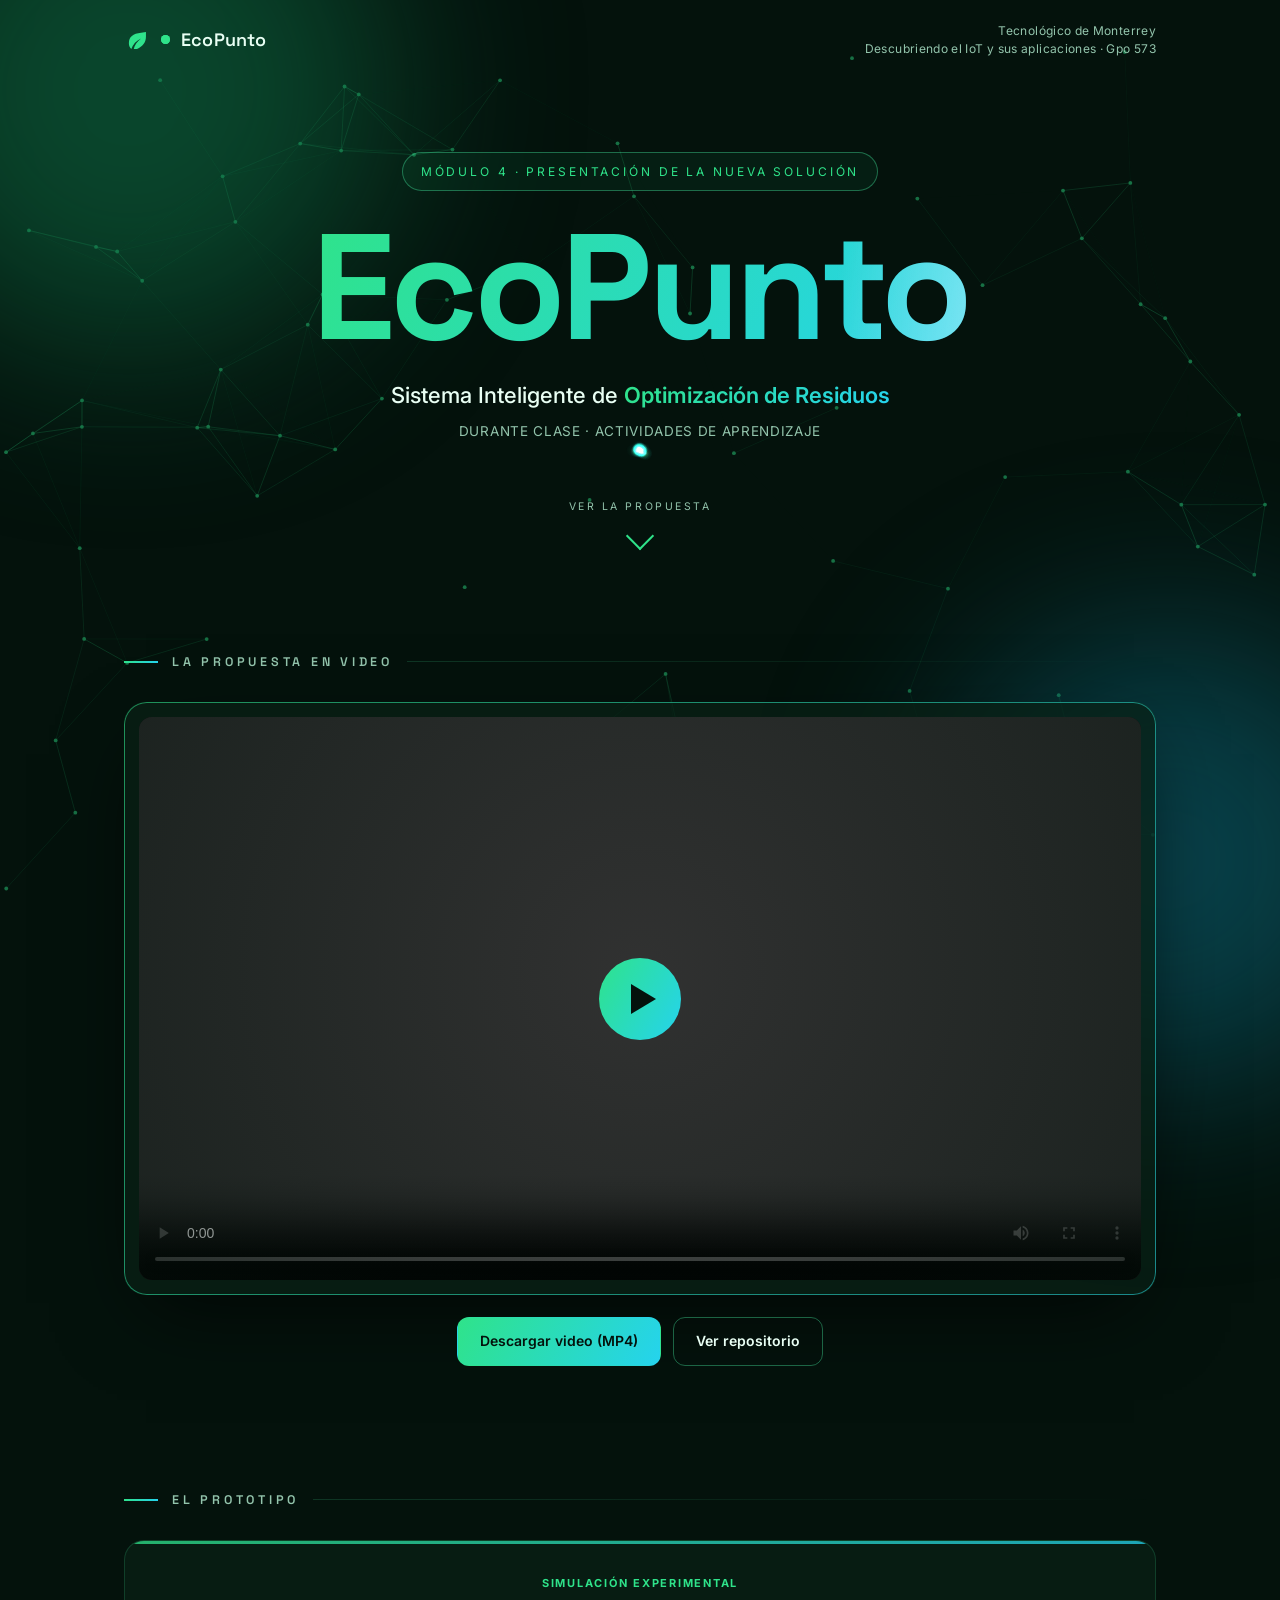
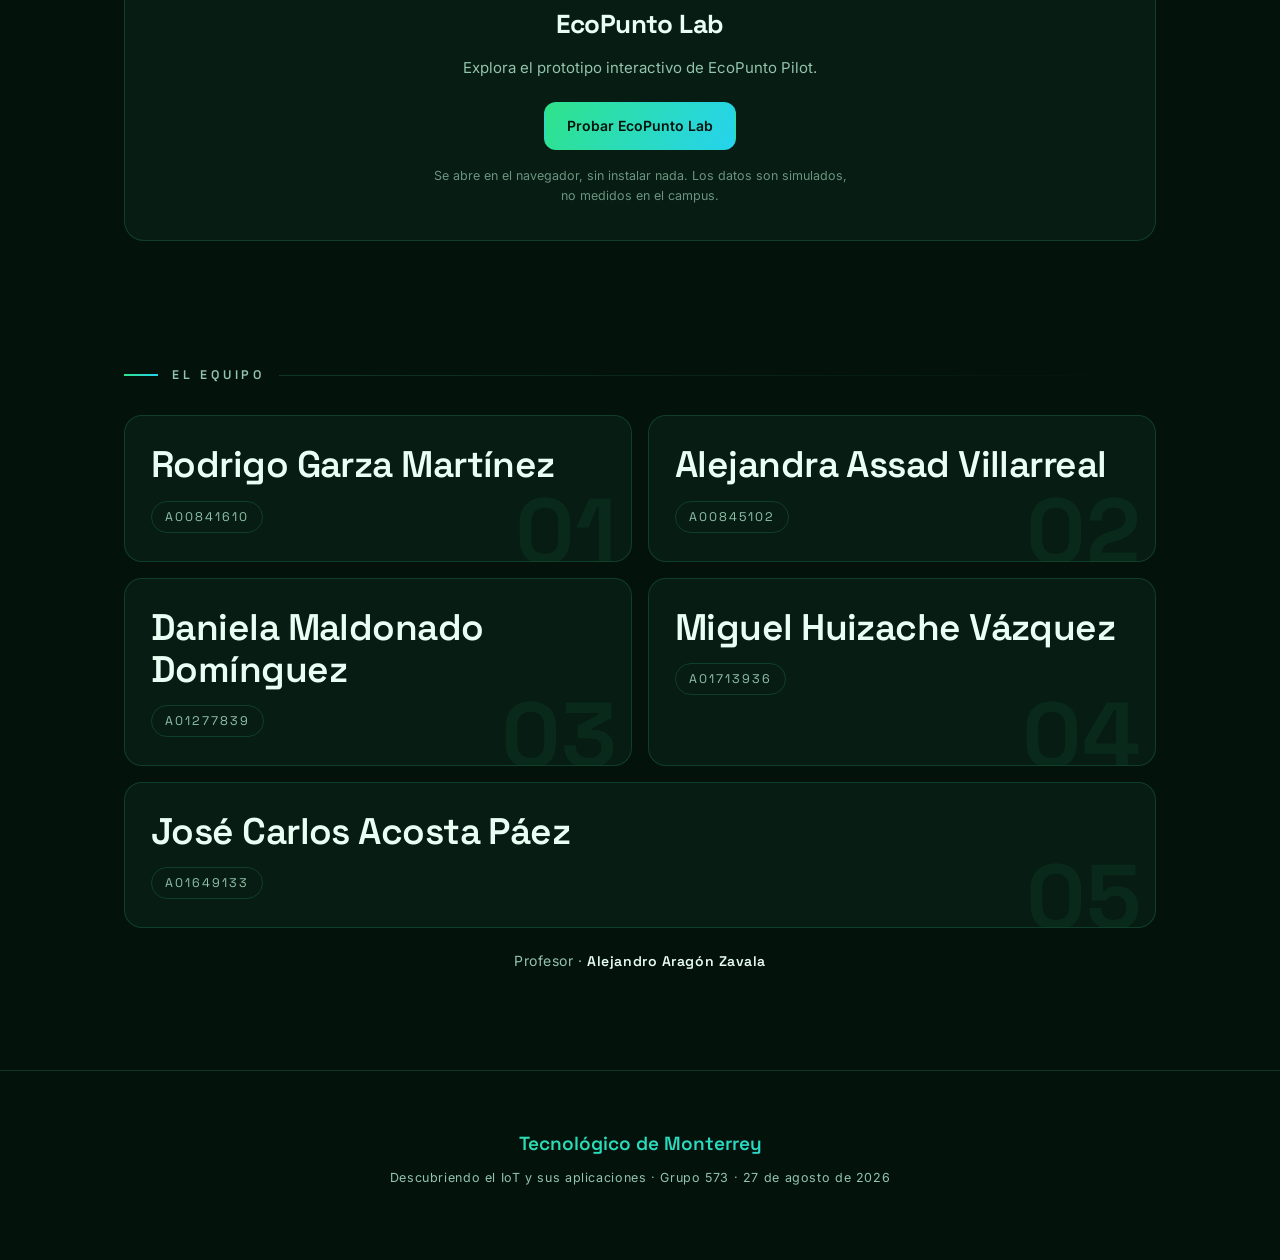
==== commit 1127821f: "Landing: icono propio en la pestaña La página no declaraba ninguno, así que el navegador pedía /favi" ====
--- a/index.html
+++ b/index.html
@@ -9,6 +9,8 @@
 <meta property="og:description" content="Sistema Inteligente de Optimización de Residuos · Módulo 4 · Descubriendo el IoT y sus aplicaciones" />
 <meta property="og:type" content="video.other" />
 <meta property="og:video" content="https://miguelin777.github.io/ecopunto-piloto/ecopunto-piloto-propuesta.mp4" />
+<link rel="icon" type="image/svg+xml" href="./favicon.svg" />
+<meta name="theme-color" content="#04120c" />
 <link rel="preconnect" href="https://fonts.googleapis.com" />
 <link rel="preconnect" href="https://fonts.gstatic.com" crossorigin />
 <link href="https://fonts.googleapis.com/css2?family=Space+Grotesk:wght@400;500;600;700&family=Inter:wght@400;500;600&display=swap" rel="stylesheet" />
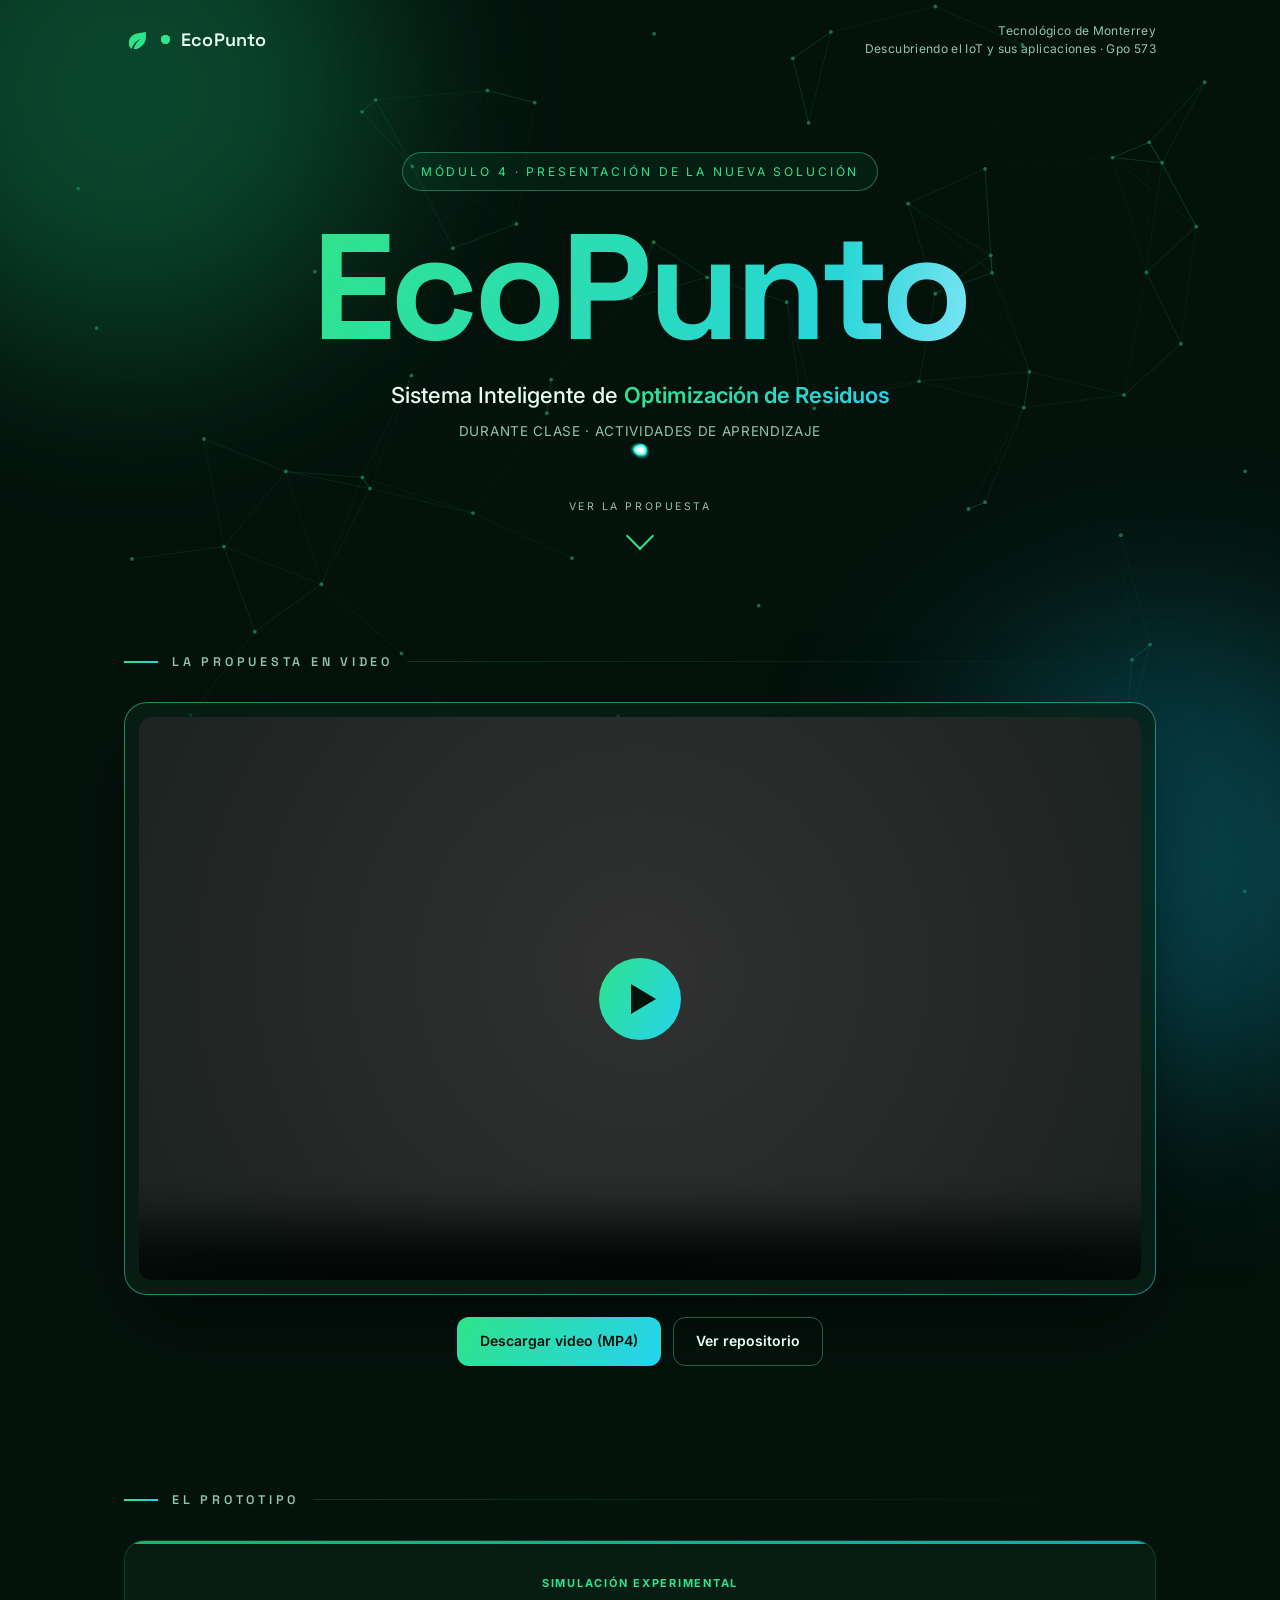
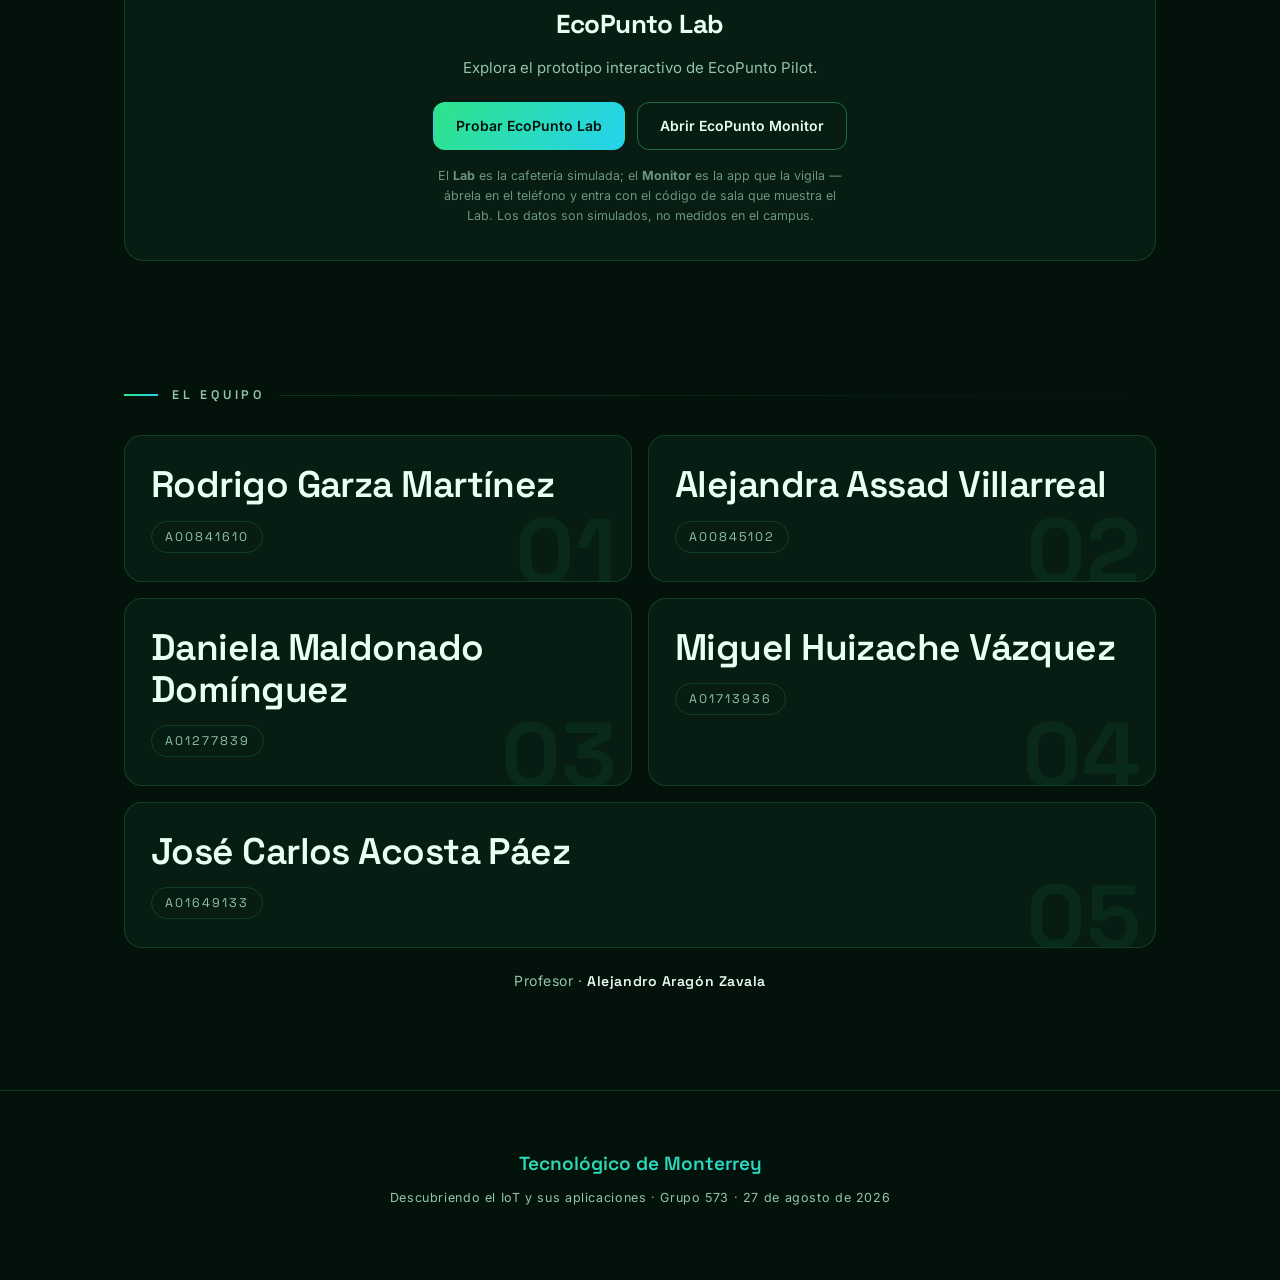
==== commit a5a8eb48: "Publica EcoPunto Monitor en /app La app compilada para web, que es exactamente el mismo código que c" ====
--- a/index.html
+++ b/index.html
@@ -281,8 +281,12 @@
       <p>Explora el prototipo interactivo de EcoPunto Pilot.</p>
       <div class="actions">
         <a class="btn primary" href="./lab/">Probar EcoPunto Lab</a>
+        <a class="btn" href="./app/">Abrir EcoPunto Monitor</a>
       </div>
-      <p class="note">Se abre en el navegador, sin instalar nada. Los datos son simulados, no medidos en el campus.</p>
+      <p class="note">
+        El <b>Lab</b> es la cafetería simulada; el <b>Monitor</b> es la app que la vigila — ábrela en el
+        teléfono y entra con el código de sala que muestra el Lab. Los datos son simulados, no medidos en el campus.
+      </p>
     </div>
   </section>
 
